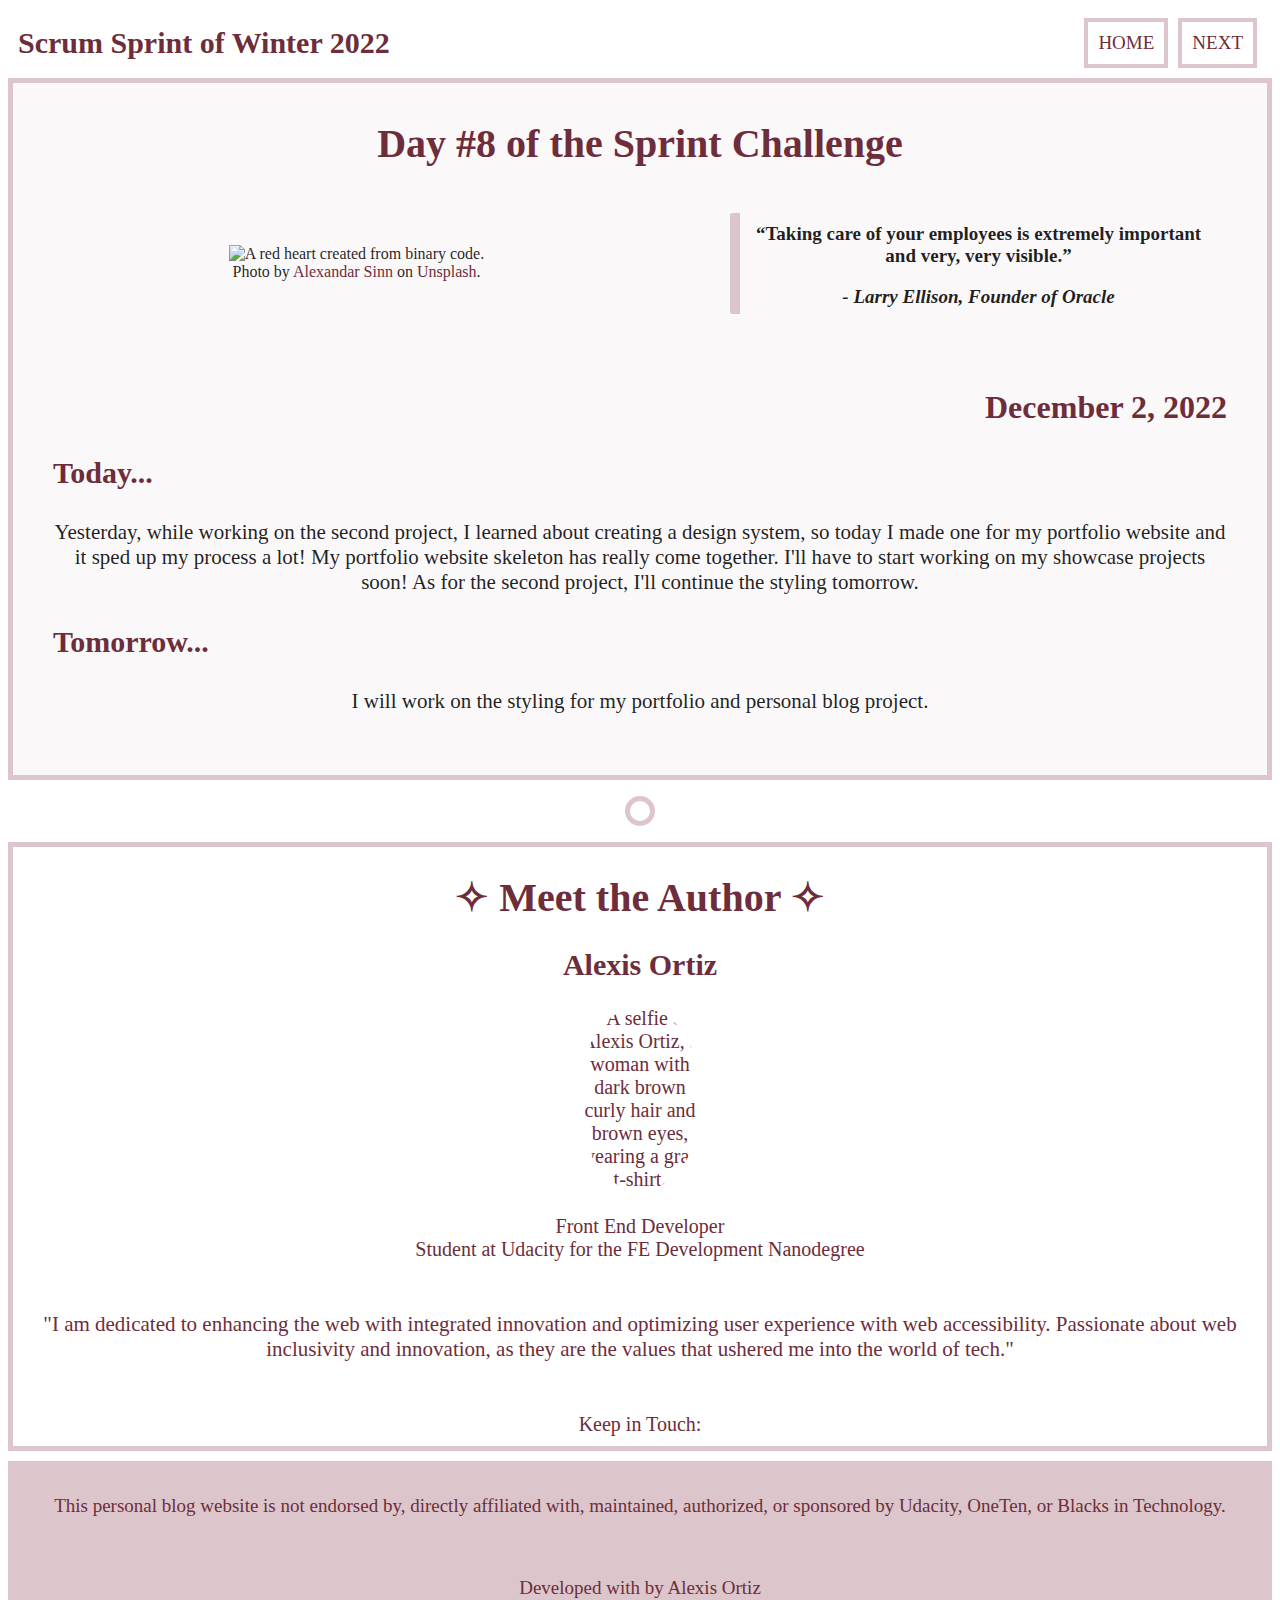
==== HTML/eight.html @ b4a5a07b "all blog post data" ====
<!DOCTYPE html>
<html>
    <head>
        <title>Sprint Day Eight</title>
        <link href="/CSS/styles.css" rel="stylesheet" type="text/css"/>
        <script src="https://kit.fontawesome.com/6da80427c9.js" crossorigin="anonymous"></script>
    </head>
    <body>
        <main>
            <header class="post-header">
                <h1 class="header-title">Scrum Sprint of Winter 2022</h1>
                <ul class="nav-list">
                    <a href="/index.html" class="nav-links"><li class="nav-list-items">HOME</li></a>
                    <a href="/HTML/nine.html" class="nav-links"><li class="nav-list-items">NEXT</li></a>
                </ul>
            </header>
            <article class="article-container">
                <h1 class="post-title">Day #8 of the Sprint Challenge <i class="fa-solid fa-star"></i></h1>
                <blockquote cite="https://blog.pagefreezer.com/15-inspirational-quotes-from-leaders-in-tech" class="post-quote">
                    “Taking care of your employees is extremely important and very, very visible.”
                    <p class="post-quote-cite">- Larry Ellison, Founder of Oracle</p>
                </blockquote>
                <figure class="post-image-div">
                    <img class="post-image" src="https://images.unsplash.com/photo-1569396116180-210c182bedb8?ixlib=rb-4.0.3&ixid=MnwxMjA3fDB8MHxwaG90by1wYWdlfHx8fGVufDB8fHx8&auto=format&fit=crop&w=869&q=80" alt="A red heart created from binary code.">
                    <figcaption class="image-caption">Photo by <a href="https://unsplash.com/@swimstaralex" class="caption-links">Alexandar Sinn</a> on <a href="https://unsplash.com" class="caption-links">Unsplash</a>.</figcaption>
                </figure>
                <section class="post">
                    <h2 class="post-date">December 2, 2022</h2>
                    <h3 class="post-desc-title-1">Today...</h3>
                    <p class="post-desc-1">Yesterday, while working on the second project, I learned about creating a design system, so today I made one for my portfolio website and it sped up my process a lot! My portfolio website skeleton has really come together. I'll have to start working on my showcase projects soon! As for the second project, I'll continue the styling tomorrow.</p>
                    <h3 class="post-desc-title-2">Tomorrow...</h3>
                    <p class="post-desc-2">I will work on the styling for my portfolio and personal blog project.</p>
                </section>
            </article>
            <a href="/HTML/nine.html" class="post-links"><p class="next-button"><i class="fa-solid fa-arrow-right"></i></p></a>
            <section class="author-info">
                <div class="author-avatar-div">
                    <h1>✧ Meet the Author ✧</h1>
                    <h2 class="author-name">Alexis Ortiz</h2>
                    <img class="avatar-img" src="https://avatars.githubusercontent.com/u/88115987?v=4" alt="A selfie of Alexis Ortiz, a woman with dark brown curly hair and brown eyes, wearing a gray t-shirt.">
                    <p class="author-title">Front End Developer</p>
                </div>
                <p class="author-school">Student at Udacity for the FE Development Nanodegree</p>
                <p class="author-bio">"I am dedicated to enhancing the web with integrated innovation and optimizing user experience with web accessibility. Passionate about web inclusivity and innovation, as they are the values that ushered me into the world of tech."</p>
                <nav class="author-socials">
                    Keep in Touch:
                    <ul class="author-socials-list">
                        <li class="socials-list-items"><i class="fa-brands fa-square-twitter"></i></li>
                        <li class="socials-list-items"><i class="fa-brands fa-square-facebook"></i></li>
                        <li class="socials-list-items"><i class="fa-brands fa-linkedin"></i></li>
                    </ul>
                </nav>
            </section>
        </main>
        <footer class="post-footer">
            <p class="text-bold"">This personal blog website is not endorsed by, directly affiliated with, maintained, authorized, or sponsored by Udacity, OneTen, or Blacks in Technology.</p>
            <br>
            <p class="text-italic">Developed with <i class="fa-solid fa-heart"></i> by Alexis Ortiz</p>
        </footer>
    </body>
</html>
---- CSS/styles.css ----
/* CSS FOR ALL BLOG POST PAGES */

/* ACCESSING ALL HTML FOR FONT ACCESSIBILITY */
html {
    /* Responsive, accessible font sizing. */
    font-size: 62.5%;
}

/* STYLING ALL OF BODY */
body {
    font-size: 1.6rem;
    background-color: #fff;
    color: #0a0a0ae8;
}

/* HEADER */
.post-header {
    font-size: 1.9rem;
    padding: 1rem;
    display: flex;
    justify-content: space-between;
    align-items: center;
}

/* HEADER TITLE */
.header-title {
    font-size: 3rem;
    margin: 0;
    color: #6D2D3B;
}

/* HEADER NAV LIST */
.nav-list {
    list-style-type: none;
    display: flex;
    margin: 0;
    color: #6D2D3B;
}

/* HEADER NAV LIST ITEMS */
.nav-list-items {
    padding: 1rem;
    border: 4px solid #DCC6CB;
    margin: 0 0.5rem;
}

/* HEADER NAV LIST ITEMS ON HOVER */
.nav-list-items:hover {
    border: 4px solid #6D2D3B;
    cursor: pointer;
}

/* NAV LINKS */
.nav-links {
    text-decoration: none;
    color: #6D2D3B;
}

/* NAV LINKS ON HOVER */
.nav-links:hover {
    cursor: pointer;
}

/* ALL OF THE ARTICLE / POST */
.article-container {
    display: grid;
    grid-template-columns: 1fr 0.85fr;
    align-items: center;
    background-color: #FBF8F9;
    padding: 1rem;
    border: 0.5rem solid #DCC6CB;
}

/* POST TITLE */
.post-title {
    grid-area: 1 / 1 / 2 / 3;
    color: #6D2D3B;
    font-size: 4rem;
    text-align: center;
    align-items: center;
}

/* POST IMAGE DIV */
.post-image-div {
    grid-area: 2 / 1 / 3 / 2;
    margin: auto;
}

/* POST IMAGE */
.post-image {
    max-width: 56rem;
}

/* POST IMAGE CAPTION */
.image-caption {
    text-align: center;
}

/* POST IMAGE CAPTION LINKS */
.caption-links {
    text-decoration: none;
    color: #6D2D3B;
    cursor: pointer;
}

/* POST QUOTE */
.post-quote {
    grid-area: 2 / 2 / 3 / 3;
    padding: 1rem;
    border-left: 1rem solid #DCC6CB;
    border-radius: 2px;
    text-align: center;
    align-items: center;
    font-size: 1.9rem;
    font-weight: bold;
}

/* POST QUOTE CITE */
.post-quote-cite {
    font-style: italic;
    margin-bottom: -4px;
}

/* POST DATE */
.post-date {
    grid-area: 3 / 1 / 4 / 3;
    color: #6D2D3B;
    display: flex;
    justify-content: flex-end;
    font-size: 3.2rem;
}

/* ALL POST COPY / TEXT */
.post {
    grid-area: 4 / 1 / 5 / 3;
    padding: 3rem;
    font-size: 2.1rem;
}

/* COPY DESCRIPTION TITLE / TODAY */
.post-desc-title-1 {
    color: #6D2D3B;
    font-size: 3rem;
}

/* COPY DESCRIPTION FOR TODAY */
.post-desc-1 {
    text-align: center;
}

/* COPY DESCRIPTION TITLE / TOMORROW */
.post-desc-title-2 {
    color: #6D2D3B;
    font-size: 3rem;
}

/* COPY DESCRIPTION FOR TOMORROW */
.post-desc-2 {
    text-align: center;
}

/* COPY LINKS */
.post-links {
    text-decoration: none;
    color: #6D2D3B;
}

/* COPY LINKS ON HOVER */
.post-links:hover {
    font-weight: bold;
}

/* NEXT BUTTON */
.next-button {
    grid-area: 5 / 1 / 6 / 3;
    color: #6D2D3B;
    display: flex;
    justify-content: center;
}

/* ICON FOR NEXT BUTTON */
.fa-arrow-right {
    align-items: center;
    border: 0.5rem solid #DCC6CB;
    border-radius: 50%;
    padding: 1rem;
    color: #6D2D3B;
    font-size: 1.9rem;
}

/* ICON FOR HOME BUTTON */
.fa-house-chimney {
    align-items: center;
    border: 0.5rem solid #DCC6CB;
    border-radius: 50%;
    padding: 1rem;
    color: #6D2D3B;
    font-size: 1.9rem;
}

/* ICON FOR NEXT BUTTON ON HOVER */
.fa-arrow-right:hover {
    background-color: #DCC6CB;
    cursor: pointer;
    color: #fff;
}

/* ICON FOR HOME BUTTON ON HOVER */
.fa-house-chimney:hover {
    background-color: #DCC6CB;
    cursor: pointer;
    color: #fff;
}

/* AUTHOR INFO CONTAINER */
.author-info {
    border: 0.5rem solid #DCC6CB;
    color: #6D2D3B;
    text-align: center;
    font-size: 2rem;
}

/* AUTHOR IMG */
.avatar-img {
    max-width: 124px;
    border-radius: 50%;
}

/* AUTHOR TITLE */
.author-title {
    padding-top: 24px;
    margin: 0;
}

/* AUTHOR SCHOOL */
.author-school {
    padding: 0 8rem;
    margin: 0;
}

/* AUTHOR BIO */
.author-bio {
    padding: 3rem;
    font-size: 2.1rem;
}

/* AUTHOR SOCIAL MEDIA LIST */
.author-socials-list {
    display: flex;
    list-style-type: none;
    justify-content: center;
    font-size: 3rem;
    padding: 0 8rem;
    margin: 0;
    align-items: center;
}

/* AUTHOR SOCIAL MEDIA LIST ITEMS */
.socials-list-items {
    padding: 0.5rem;
}

/* AUTHOR SOCIAL MEDIA LIST ITEMS ON HOVER */
.socials-list-items:hover {
    color: #DCC6CB;
    cursor: not-allowed;
}

/* FOOTER */
.post-footer {
    background-color: #DCC6CB;
    padding: 1rem;
    text-align: center;
    color: #6D2D3B;
    margin-top: 1rem;
    border: 0.5rem solid #DCC6CB;
    font-size: 1.9rem;
}

/*  ------ ALL MEDIA QUERIES ------ */
/* ----  MEDIA QUERIES FOR MEDIUM SCREENS / TABLETS ---- */
@media screen and (min-width: 768px) and (max-width: 1023px) {
    /* POST IMAGE */
    .post-image {
        max-width: 38rem;
        margin: auto;
    }

    /* POST QUOTE */
    .post-quote {
        padding: 0.5rem;
    }
}

/* ----  MEDIA QUERIES FOR SMALL SCREENS / MOBILE ---- */
@media screen and (min-width: 320px) and (max-width: 767px) {
    /* POST IMAGE DIV */
    .post-image-div {
        grid-area: 2 / 1 / 3 / 3;
        margin: auto;
        padding-bottom: 4rem;
    }

    /* POST QUOTE */
    .post-quote {
        grid-area: 3 / 1 / 4 / 3;
        padding: 1rem;
    }
}
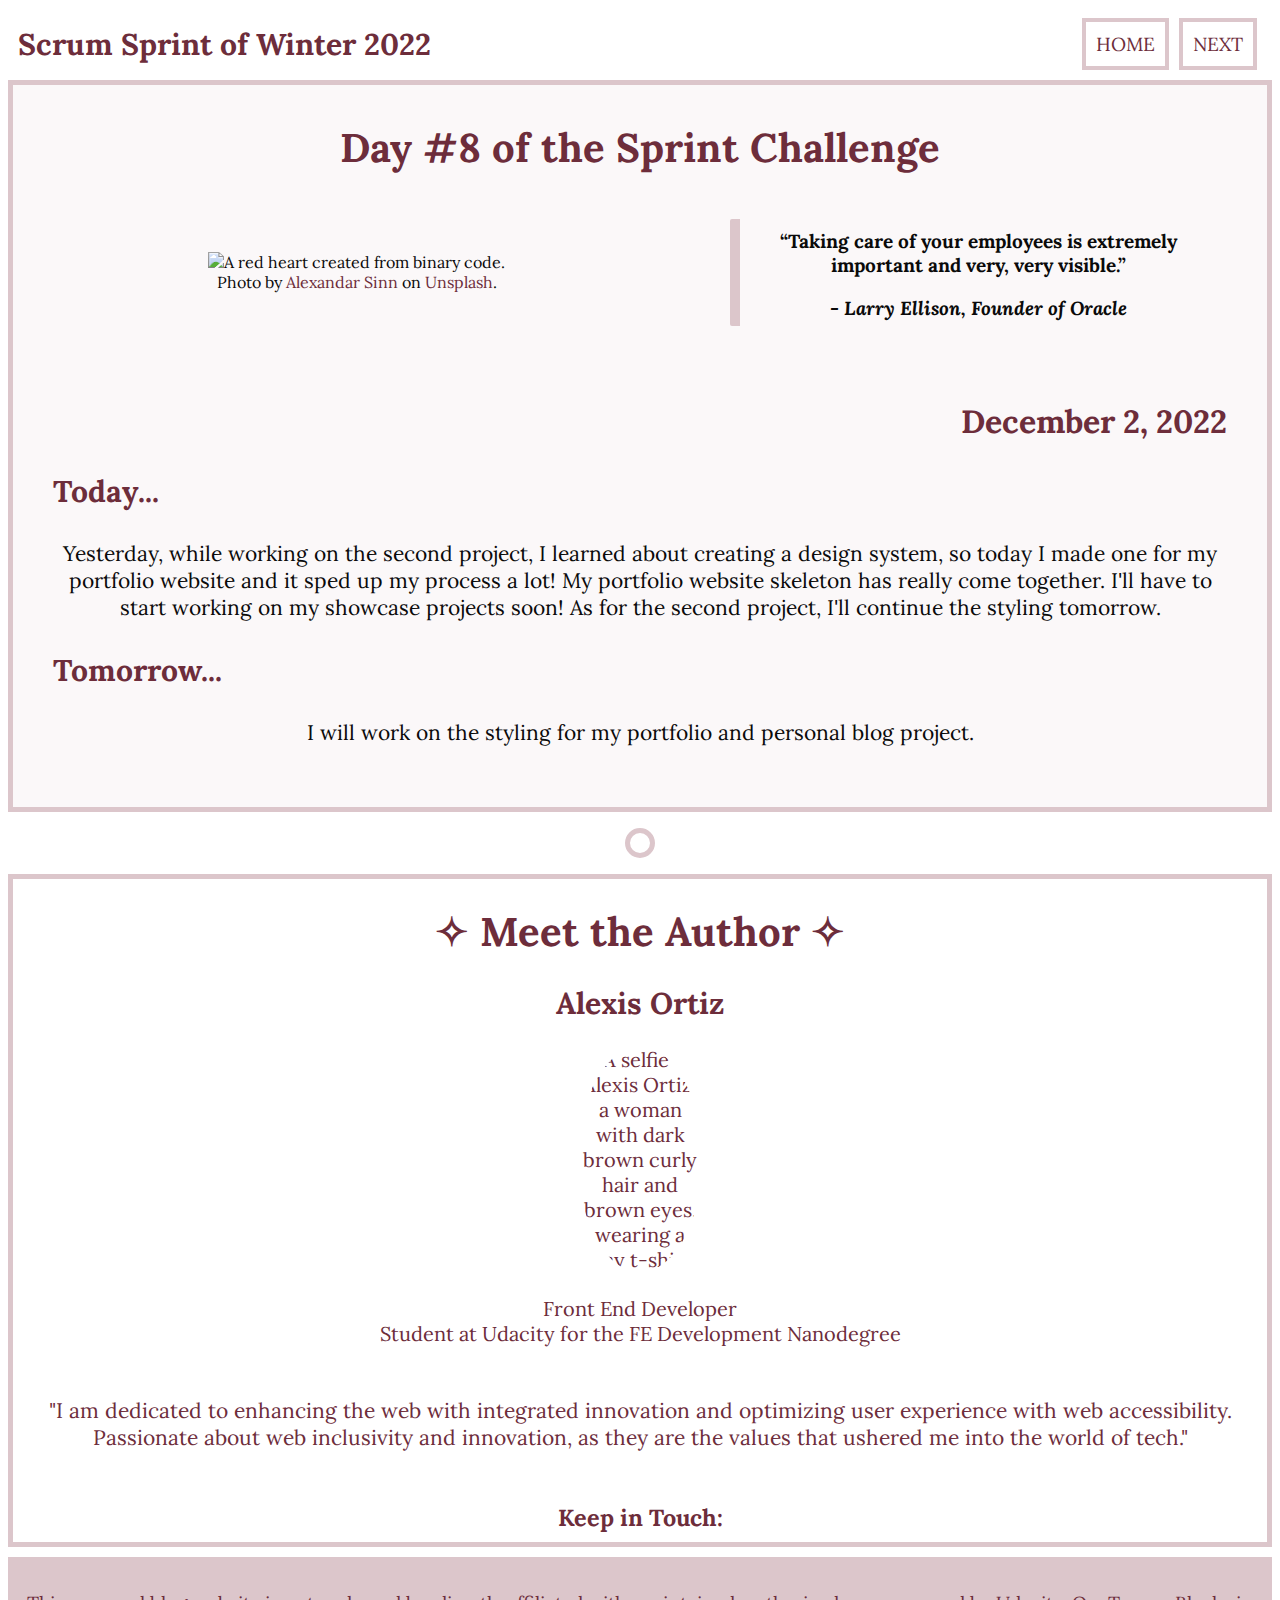
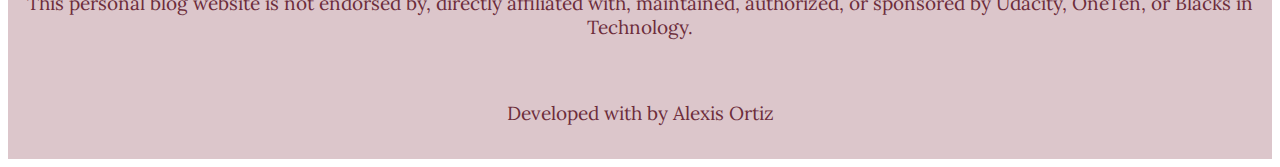
==== commit 7e244274: "full site accessibility update" ====
--- a/HTML/eight.html
+++ b/HTML/eight.html
@@ -1,5 +1,5 @@
 <!DOCTYPE html>
-<html>
+<html lang="en">
     <head>
         <title>Sprint Day Eight</title>
         <link href="/CSS/styles.css" rel="stylesheet" type="text/css"/>
@@ -10,8 +10,8 @@
             <header class="post-header">
                 <h1 class="header-title">Scrum Sprint of Winter 2022</h1>
                 <ul class="nav-list">
-                    <a href="/index.html" class="nav-links"><li class="nav-list-items">HOME</li></a>
-                    <a href="/HTML/nine.html" class="nav-links"><li class="nav-list-items">NEXT</li></a>
+                    <li class="nav-list-items"><a href="/index.html" class="nav-links">HOME</a></li>
+                    <li class="nav-list-items"><a href="/HTML/nine.html" class="nav-links">NEXT</a></li>
                 </ul>
             </header>
             <article class="article-container">
@@ -32,7 +32,7 @@
                     <p class="post-desc-2">I will work on the styling for my portfolio and personal blog project.</p>
                 </section>
             </article>
-            <a href="/HTML/nine.html" class="post-links"><p class="next-button"><i class="fa-solid fa-arrow-right"></i></p></a>
+            <a href="/HTML/nine.html" class="post-links" aria-label="Go to next blog post"><p class="next-button"><i class="fa-solid fa-arrow-right"></i></p></a>
             <section class="author-info">
                 <div class="author-avatar-div">
                     <h1>✧ Meet the Author ✧</h1>
@@ -43,7 +43,7 @@
                 <p class="author-school">Student at Udacity for the FE Development Nanodegree</p>
                 <p class="author-bio">"I am dedicated to enhancing the web with integrated innovation and optimizing user experience with web accessibility. Passionate about web inclusivity and innovation, as they are the values that ushered me into the world of tech."</p>
                 <nav class="author-socials">
-                    Keep in Touch:
+                    <h3 class="socials-title">Keep in Touch:</h3>
                     <ul class="author-socials-list">
                         <li class="socials-list-items"><i class="fa-brands fa-square-twitter"></i></li>
                         <li class="socials-list-items"><i class="fa-brands fa-square-facebook"></i></li>
--- a/CSS/styles.css
+++ b/CSS/styles.css
@@ -1,17 +1,22 @@
 
 /* CSS FOR ALL BLOG POST PAGES */
+
+/* --- CSS IMPORTS --- */
+/* FONT IMPORT - LORA AND POPPINS */
+@import url('https://fonts.googleapis.com/css2?family=Lora:ital,wght@0,400;0,500;0,600;0,700;1,400;1,500;1,600&family=Poppins:ital,wght@0,400;0,500;0,600;0,700;0,800;1,500&display=swap');
 
 /* ACCESSING ALL HTML FOR FONT ACCESSIBILITY */
 html {
     /* Responsive, accessible font sizing. */
     font-size: 62.5%;
+    font-family: 'Lora', serif;
 }
 
 /* STYLING ALL OF BODY */
 body {
     font-size: 1.6rem;
     background-color: #fff;
-    color: #0a0a0ae8;
+    color: #0A0A0A;
 }
 
 /* HEADER */
@@ -89,6 +94,7 @@
 
 /* POST IMAGE */
 .post-image {
+    width: 100%;
     max-width: 56rem;
 }
 
@@ -245,6 +251,16 @@
     font-size: 2.1rem;
 }
 
+/* AUTHOR SOCIAL MEDIA NAV */
+.author-socials {
+    font-weight: bold;
+}
+
+/* AUTHOR SOCIAL MEDIA TITLE */
+.socials-title {
+    margin: 0;
+}
+
 /* AUTHOR SOCIAL MEDIA LIST */
 .author-socials-list {
     display: flex;
@@ -263,7 +279,7 @@
 
 /* AUTHOR SOCIAL MEDIA LIST ITEMS ON HOVER */
 .socials-list-items:hover {
-    color: #DCC6CB;
+    color: #6D2D3B;
     cursor: not-allowed;
 }
 
